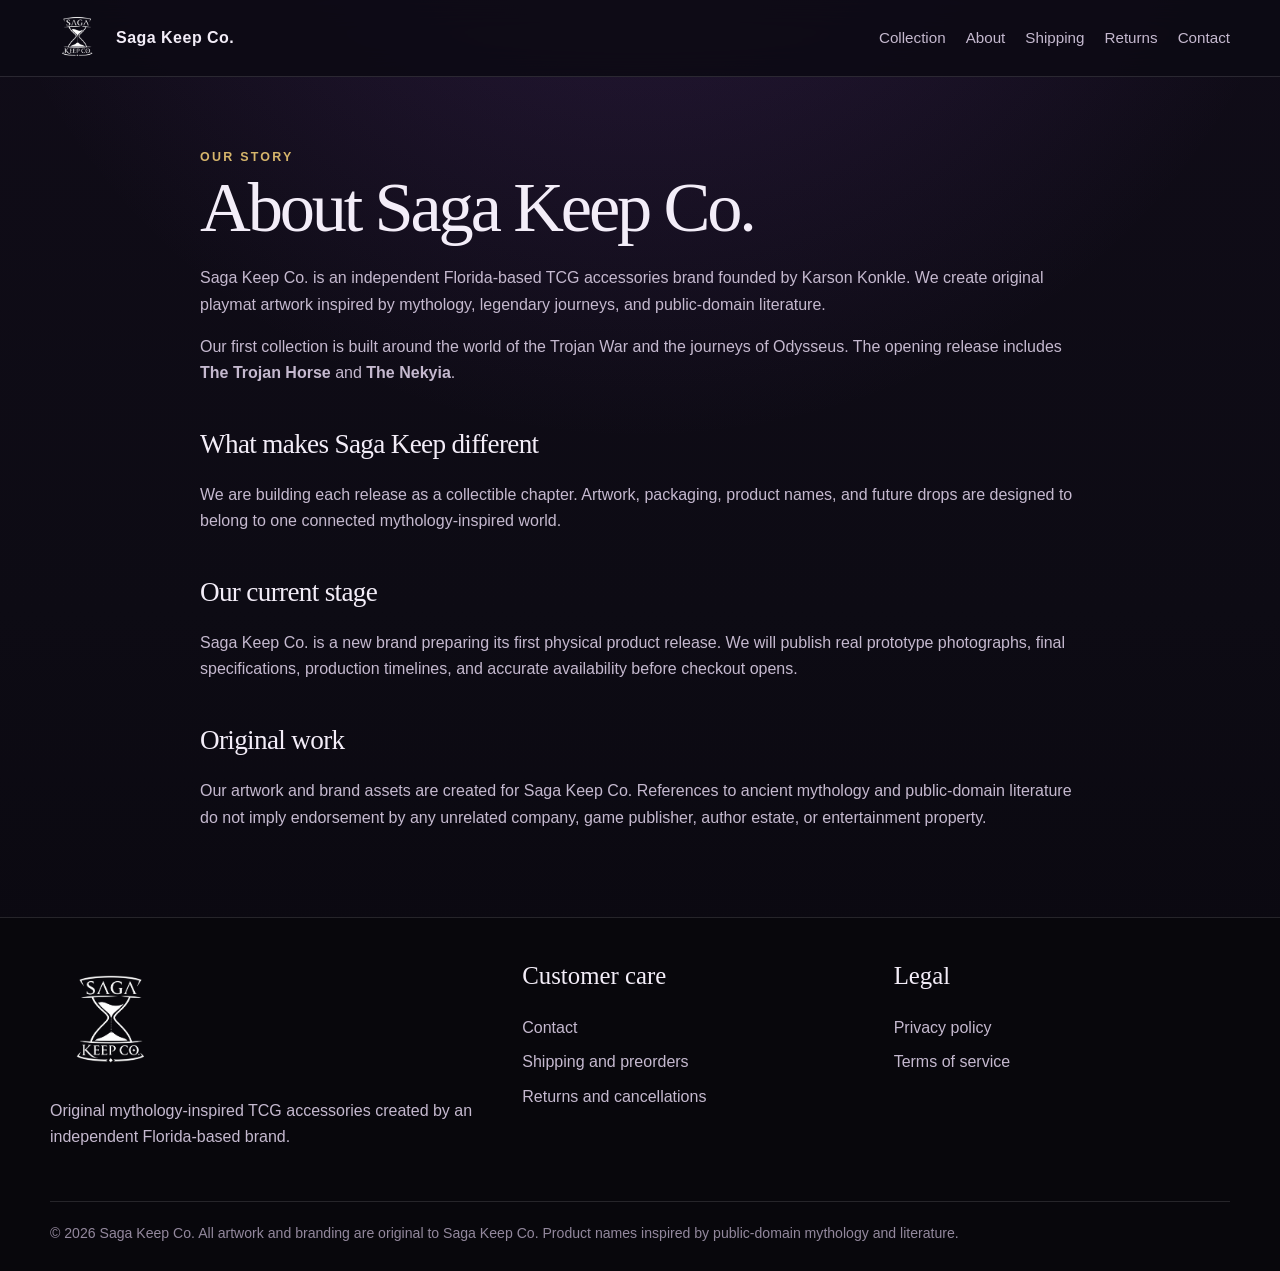
==== about.html @ f5fc0ceb "sagakeepco/ Upload files Drag additional files here to add them to your repository Or No file chosen" ====
<!doctype html>
<html lang="en">
<head>
<meta charset="utf-8">
<meta name="viewport" content="width=device-width, initial-scale=1">
<title>About | Saga Keep Co.</title>
<meta name="description" content="Learn about Saga Keep Co., an independent Florida-based TCG accessories brand.">
<link rel="canonical" href="https://sagakeepco.com/about.html">

<link rel="icon" type="image/x-icon" href="/favicon.ico">
<link rel="icon" type="image/png" sizes="48x48" href="/favicon-48x48.png">
<link rel="icon" type="image/png" sizes="32x32" href="/favicon-32x32.png">
<link rel="icon" type="image/png" sizes="16x16" href="/favicon-16x16.png">
<link rel="apple-touch-icon" sizes="180x180" href="/apple-touch-icon.png">
<link rel="manifest" href="/site.webmanifest">
<link rel="stylesheet" href="/style.css">

</head>
<body>

<header class="site-header">
  <div class="container header-inner">
    <a class="brand" href="/">
      <img src="/images/saga-keep-logo-white.png" alt="Saga Keep Co. logo">
      <span>Saga Keep Co.</span>
    </a>
    <nav class="nav" aria-label="Main navigation">
      <a href="/#collection">Collection</a>
      <a href="/about.html">About</a>
      <a href="/shipping.html">Shipping</a>
      <a href="/returns.html">Returns</a>
      <a href="/contact.html">Contact</a>
    </nav>
  </div>
</header>

<main class="container policy">

<div class="eyebrow">Our story</div>
<h1>About Saga Keep Co.</h1>
<p>Saga Keep Co. is an independent Florida-based TCG accessories brand founded by Karson Konkle. We create original playmat artwork inspired by mythology, legendary journeys, and public-domain literature.</p>
<p>Our first collection is built around the world of the Trojan War and the journeys of Odysseus. The opening release includes <strong>The Trojan Horse</strong> and <strong>The Nekyia</strong>.</p>
<h2>What makes Saga Keep different</h2>
<p>We are building each release as a collectible chapter. Artwork, packaging, product names, and future drops are designed to belong to one connected mythology-inspired world.</p>
<h2>Our current stage</h2>
<p>Saga Keep Co. is a new brand preparing its first physical product release. We will publish real prototype photographs, final specifications, production timelines, and accurate availability before checkout opens.</p>
<h2>Original work</h2>
<p>Our artwork and brand assets are created for Saga Keep Co. References to ancient mythology and public-domain literature do not imply endorsement by any unrelated company, game publisher, author estate, or entertainment property.</p>

</main>

<footer class="site-footer">
  <div class="container">
    <div class="footer-grid">
      <div>
        <img class="footer-logo" src="/images/saga-keep-logo-white.png" alt="Saga Keep Co.">
        <p class="prose">Original mythology-inspired TCG accessories created by an independent Florida-based brand.</p>
      </div>
      <div>
        <h3>Customer care</h3>
        <div class="footer-links">
          <a href="/contact.html">Contact</a>
          <a href="/shipping.html">Shipping and preorders</a>
          <a href="/returns.html">Returns and cancellations</a>
        </div>
      </div>
      <div>
        <h3>Legal</h3>
        <div class="footer-links">
          <a href="/privacy.html">Privacy policy</a>
          <a href="/terms.html">Terms of service</a>
        </div>
      </div>
    </div>
    <div class="footer-bottom">
      © 2026 Saga Keep Co. All artwork and branding are original to Saga Keep Co. Product names inspired by public-domain mythology and literature.
    </div>
  </div>
</footer>

</body>
</html>
---- style.css ----
:root {
  --bg: #0d0b14;
  --panel: #171321;
  --panel-2: #211a2d;
  --text: #f3edf8;
  --muted: #c5b9cf;
  --purple: #c987ff;
  --purple-2: #8c4fc8;
  --gold: #d6b56b;
  --line: rgba(255,255,255,.12);
  --max: 1180px;
}

* { box-sizing: border-box; }

html { scroll-behavior: smooth; }

body {
  margin: 0;
  background:
    radial-gradient(circle at 50% -20%, rgba(140,79,200,.22), transparent 42%),
    linear-gradient(180deg, #100c18 0%, var(--bg) 48%, #09070e 100%);
  color: var(--text);
  font-family: Arial, Helvetica, sans-serif;
  line-height: 1.65;
}

a { color: inherit; }

img {
  display: block;
  max-width: 100%;
}

.container {
  width: min(calc(100% - 36px), var(--max));
  margin: 0 auto;
}

.site-header {
  position: sticky;
  top: 0;
  z-index: 30;
  border-bottom: 1px solid var(--line);
  background: rgba(13,11,20,.9);
  backdrop-filter: blur(14px);
}

.header-inner {
  min-height: 76px;
  display: flex;
  align-items: center;
  justify-content: space-between;
  gap: 24px;
}

.brand {
  display: inline-flex;
  align-items: center;
  gap: 12px;
  text-decoration: none;
  font-weight: 800;
  letter-spacing: .03em;
}

.brand img {
  width: 54px;
  height: 54px;
  object-fit: contain;
}

.nav {
  display: flex;
  flex-wrap: wrap;
  gap: 20px;
  align-items: center;
}

.nav a {
  color: var(--muted);
  text-decoration: none;
  font-size: .95rem;
}

.nav a:hover,
.nav a:focus { color: white; }

.hero {
  padding: 94px 0 70px;
  text-align: center;
}

.eyebrow {
  color: var(--gold);
  text-transform: uppercase;
  letter-spacing: .18em;
  font-size: .78rem;
  font-weight: 800;
}

h1, h2, h3 {
  line-height: 1.13;
  margin-top: 0;
}

h1 {
  margin-bottom: 18px;
  font-family: Georgia, "Times New Roman", serif;
  font-size: clamp(2.8rem, 8vw, 6.6rem);
  font-weight: 500;
  letter-spacing: -.045em;
}

h2 {
  font-family: Georgia, "Times New Roman", serif;
  font-size: clamp(2rem, 4vw, 3.7rem);
  font-weight: 500;
  letter-spacing: -.025em;
}

h3 {
  font-family: Georgia, "Times New Roman", serif;
  font-size: 1.55rem;
  font-weight: 500;
}

.hero-copy {
  max-width: 790px;
  margin: 0 auto 30px;
  color: var(--muted);
  font-size: 1.12rem;
}

.actions {
  display: flex;
  flex-wrap: wrap;
  justify-content: center;
  gap: 14px;
}

.button {
  display: inline-flex;
  justify-content: center;
  align-items: center;
  min-height: 50px;
  padding: 0 22px;
  border: 1px solid var(--purple);
  border-radius: 999px;
  background: linear-gradient(135deg, var(--purple-2), #5e2c91);
  color: white;
  text-decoration: none;
  font-weight: 800;
  box-shadow: 0 10px 36px rgba(108,48,156,.24);
}

.button.secondary {
  border-color: var(--line);
  background: transparent;
  box-shadow: none;
}

.button:hover { transform: translateY(-1px); }

.trust-strip {
  border-top: 1px solid var(--line);
  border-bottom: 1px solid var(--line);
  background: rgba(255,255,255,.025);
}

.trust-grid {
  display: grid;
  grid-template-columns: repeat(4, 1fr);
  gap: 1px;
}

.trust-item {
  padding: 22px 18px;
  text-align: center;
  color: var(--muted);
  border-right: 1px solid var(--line);
}

.trust-item:last-child { border-right: 0; }
.trust-item strong { display: block; color: white; }

.section { padding: 82px 0; }

.section-heading {
  max-width: 760px;
  margin-bottom: 34px;
}

.section-heading p,
.prose,
.card p,
.notice,
.policy p,
.policy li {
  color: var(--muted);
}

.product-grid {
  display: grid;
  grid-template-columns: repeat(2, minmax(0, 1fr));
  gap: 28px;
}

.product-card {
  overflow: hidden;
  border: 1px solid var(--line);
  border-radius: 24px;
  background: linear-gradient(180deg, rgba(255,255,255,.045), rgba(255,255,255,.018));
  box-shadow: 0 22px 70px rgba(0,0,0,.28);
}

.product-image {
  aspect-ratio: 12 / 7;
  width: 100%;
  object-fit: cover;
  background: #15111e;
}

.product-body { padding: 26px; }

.badge {
  display: inline-flex;
  margin-bottom: 14px;
  padding: 6px 10px;
  border: 1px solid rgba(214,181,107,.45);
  border-radius: 999px;
  color: var(--gold);
  font-size: .78rem;
  font-weight: 800;
  letter-spacing: .09em;
  text-transform: uppercase;
}

.price {
  margin: 14px 0;
  font-size: 1.55rem;
  font-weight: 800;
}

.specs {
  margin: 18px 0 24px;
  padding: 0;
  list-style: none;
}

.specs li {
  padding: 8px 0;
  border-bottom: 1px solid var(--line);
  color: var(--muted);
}

.card-actions {
  display: flex;
  flex-wrap: wrap;
  gap: 12px;
}

.story-grid,
.info-grid {
  display: grid;
  grid-template-columns: repeat(3, minmax(0, 1fr));
  gap: 22px;
}

.card {
  padding: 25px;
  border: 1px solid var(--line);
  border-radius: 20px;
  background: rgba(255,255,255,.025);
}

.story-number {
  color: var(--purple);
  font-weight: 800;
  letter-spacing: .12em;
  font-size: .78rem;
  text-transform: uppercase;
}

.about {
  display: grid;
  grid-template-columns: 320px 1fr;
  align-items: center;
  gap: 50px;
}

.about-logo {
  width: 100%;
  aspect-ratio: 1;
  object-fit: contain;
  border-radius: 50%;
  border: 1px solid var(--line);
  background: rgba(255,255,255,.03);
}

.notice {
  margin: 24px 0;
  padding: 18px 20px;
  border-left: 4px solid var(--gold);
  background: rgba(214,181,107,.08);
}

.policy {
  max-width: 880px;
  margin: 0 auto;
  padding: 70px 0;
}

.policy h1 {
  font-size: clamp(2.4rem, 6vw, 4.4rem);
}

.policy h2 {
  margin-top: 42px;
  font-size: 1.7rem;
}

.policy a { color: var(--purple); }

.site-footer {
  padding: 44px 0 26px;
  border-top: 1px solid var(--line);
  background: #08070c;
}

.footer-grid {
  display: grid;
  grid-template-columns: 1.3fr 1fr 1fr;
  gap: 35px;
}

.footer-logo {
  width: 120px;
  margin-bottom: 14px;
}

.footer-links {
  display: grid;
  gap: 8px;
}

.footer-links a {
  color: var(--muted);
  text-decoration: none;
}

.footer-links a:hover { color: white; }

.footer-bottom {
  margin-top: 34px;
  padding-top: 20px;
  border-top: 1px solid var(--line);
  color: #93889d;
  font-size: .88rem;
}

@media (max-width: 860px) {
  .header-inner { align-items: flex-start; padding: 14px 0; }
  .nav { justify-content: flex-end; gap: 12px; }
  .trust-grid,
  .story-grid,
  .info-grid,
  .footer-grid { grid-template-columns: 1fr 1fr; }
  .product-grid,
  .about { grid-template-columns: 1fr; }
  .about-logo { max-width: 300px; margin: 0 auto; }
}

@media (max-width: 560px) {
  .header-inner { display: block; }
  .brand { margin-bottom: 12px; }
  .nav { justify-content: flex-start; }
  .trust-grid,
  .story-grid,
  .info-grid,
  .footer-grid { grid-template-columns: 1fr; }
  .trust-item { border-right: 0; border-bottom: 1px solid var(--line); }
  .hero { padding-top: 68px; }
  .section { padding: 62px 0; }
}
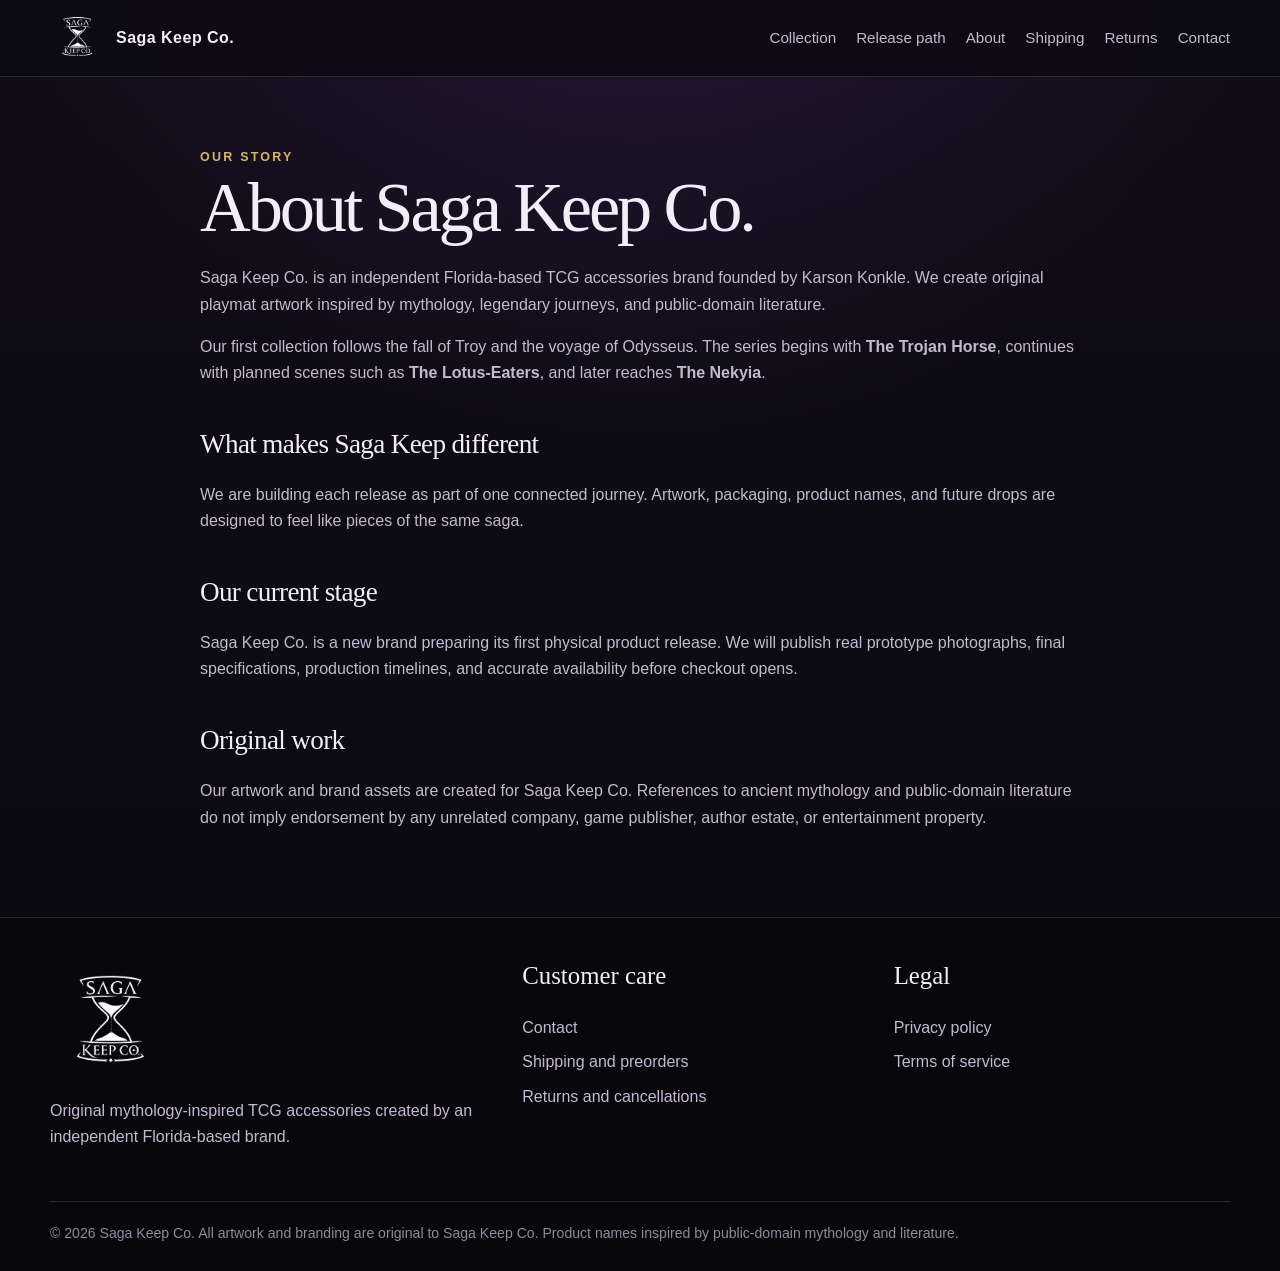
==== commit 86c6ef11: "Update Odyssey release order and add Lotus-Eaters plan" ====
--- a/about.html
+++ b/about.html
@@ -26,6 +26,7 @@
     </a>
     <nav class="nav" aria-label="Main navigation">
       <a href="/#collection">Collection</a>
+      <a href="/#journey">Release path</a>
       <a href="/about.html">About</a>
       <a href="/shipping.html">Shipping</a>
       <a href="/returns.html">Returns</a>
@@ -35,18 +36,16 @@
 </header>
 
 <main class="container policy">
-
-<div class="eyebrow">Our story</div>
-<h1>About Saga Keep Co.</h1>
-<p>Saga Keep Co. is an independent Florida-based TCG accessories brand founded by Karson Konkle. We create original playmat artwork inspired by mythology, legendary journeys, and public-domain literature.</p>
-<p>Our first collection is built around the world of the Trojan War and the journeys of Odysseus. The opening release includes <strong>The Trojan Horse</strong> and <strong>The Nekyia</strong>.</p>
-<h2>What makes Saga Keep different</h2>
-<p>We are building each release as a collectible chapter. Artwork, packaging, product names, and future drops are designed to belong to one connected mythology-inspired world.</p>
-<h2>Our current stage</h2>
-<p>Saga Keep Co. is a new brand preparing its first physical product release. We will publish real prototype photographs, final specifications, production timelines, and accurate availability before checkout opens.</p>
-<h2>Original work</h2>
-<p>Our artwork and brand assets are created for Saga Keep Co. References to ancient mythology and public-domain literature do not imply endorsement by any unrelated company, game publisher, author estate, or entertainment property.</p>
-
+  <div class="eyebrow">Our story</div>
+  <h1>About Saga Keep Co.</h1>
+  <p>Saga Keep Co. is an independent Florida-based TCG accessories brand founded by Karson Konkle. We create original playmat artwork inspired by mythology, legendary journeys, and public-domain literature.</p>
+  <p>Our first collection follows the fall of Troy and the voyage of Odysseus. The series begins with <strong>The Trojan Horse</strong>, continues with planned scenes such as <strong>The Lotus-Eaters</strong>, and later reaches <strong>The Nekyia</strong>.</p>
+  <h2>What makes Saga Keep different</h2>
+  <p>We are building each release as part of one connected journey. Artwork, packaging, product names, and future drops are designed to feel like pieces of the same saga.</p>
+  <h2>Our current stage</h2>
+  <p>Saga Keep Co. is a new brand preparing its first physical product release. We will publish real prototype photographs, final specifications, production timelines, and accurate availability before checkout opens.</p>
+  <h2>Original work</h2>
+  <p>Our artwork and brand assets are created for Saga Keep Co. References to ancient mythology and public-domain literature do not imply endorsement by any unrelated company, game publisher, author estate, or entertainment property.</p>
 </main>
 
 <footer class="site-footer">
--- a/style.css
+++ b/style.css
@@ -213,6 +213,10 @@
   box-shadow: 0 22px 70px rgba(0,0,0,.28);
 }
 
+.product-card.featured {
+  border-color: rgba(214,181,107,.45);
+}
+
 .product-image {
   aspect-ratio: 12 / 7;
   width: 100%;
@@ -259,26 +263,37 @@
   gap: 12px;
 }
 
-.story-grid,
-.info-grid {
-  display: grid;
-  grid-template-columns: repeat(3, minmax(0, 1fr));
-  gap: 22px;
-}
-
-.card {
-  padding: 25px;
+.journey {
+  display: grid;
+  gap: 18px;
+}
+
+.journey-step {
+  display: grid;
+  grid-template-columns: 115px 1fr;
+  gap: 24px;
+  align-items: start;
+  padding: 26px;
   border: 1px solid var(--line);
   border-radius: 20px;
   background: rgba(255,255,255,.025);
 }
 
-.story-number {
-  color: var(--purple);
-  font-weight: 800;
+.journey-label {
+  color: var(--gold);
+  text-transform: uppercase;
   letter-spacing: .12em;
   font-size: .78rem;
-  text-transform: uppercase;
+  font-weight: 800;
+}
+
+.journey-step h3 {
+  margin-bottom: 8px;
+}
+
+.journey-step p {
+  margin: 0;
+  color: var(--muted);
 }
 
 .about {
@@ -362,8 +377,6 @@
   .header-inner { align-items: flex-start; padding: 14px 0; }
   .nav { justify-content: flex-end; gap: 12px; }
   .trust-grid,
-  .story-grid,
-  .info-grid,
   .footer-grid { grid-template-columns: 1fr 1fr; }
   .product-grid,
   .about { grid-template-columns: 1fr; }
@@ -375,10 +388,9 @@
   .brand { margin-bottom: 12px; }
   .nav { justify-content: flex-start; }
   .trust-grid,
-  .story-grid,
-  .info-grid,
   .footer-grid { grid-template-columns: 1fr; }
   .trust-item { border-right: 0; border-bottom: 1px solid var(--line); }
+  .journey-step { grid-template-columns: 1fr; gap: 8px; }
   .hero { padding-top: 68px; }
   .section { padding: 62px 0; }
 }
